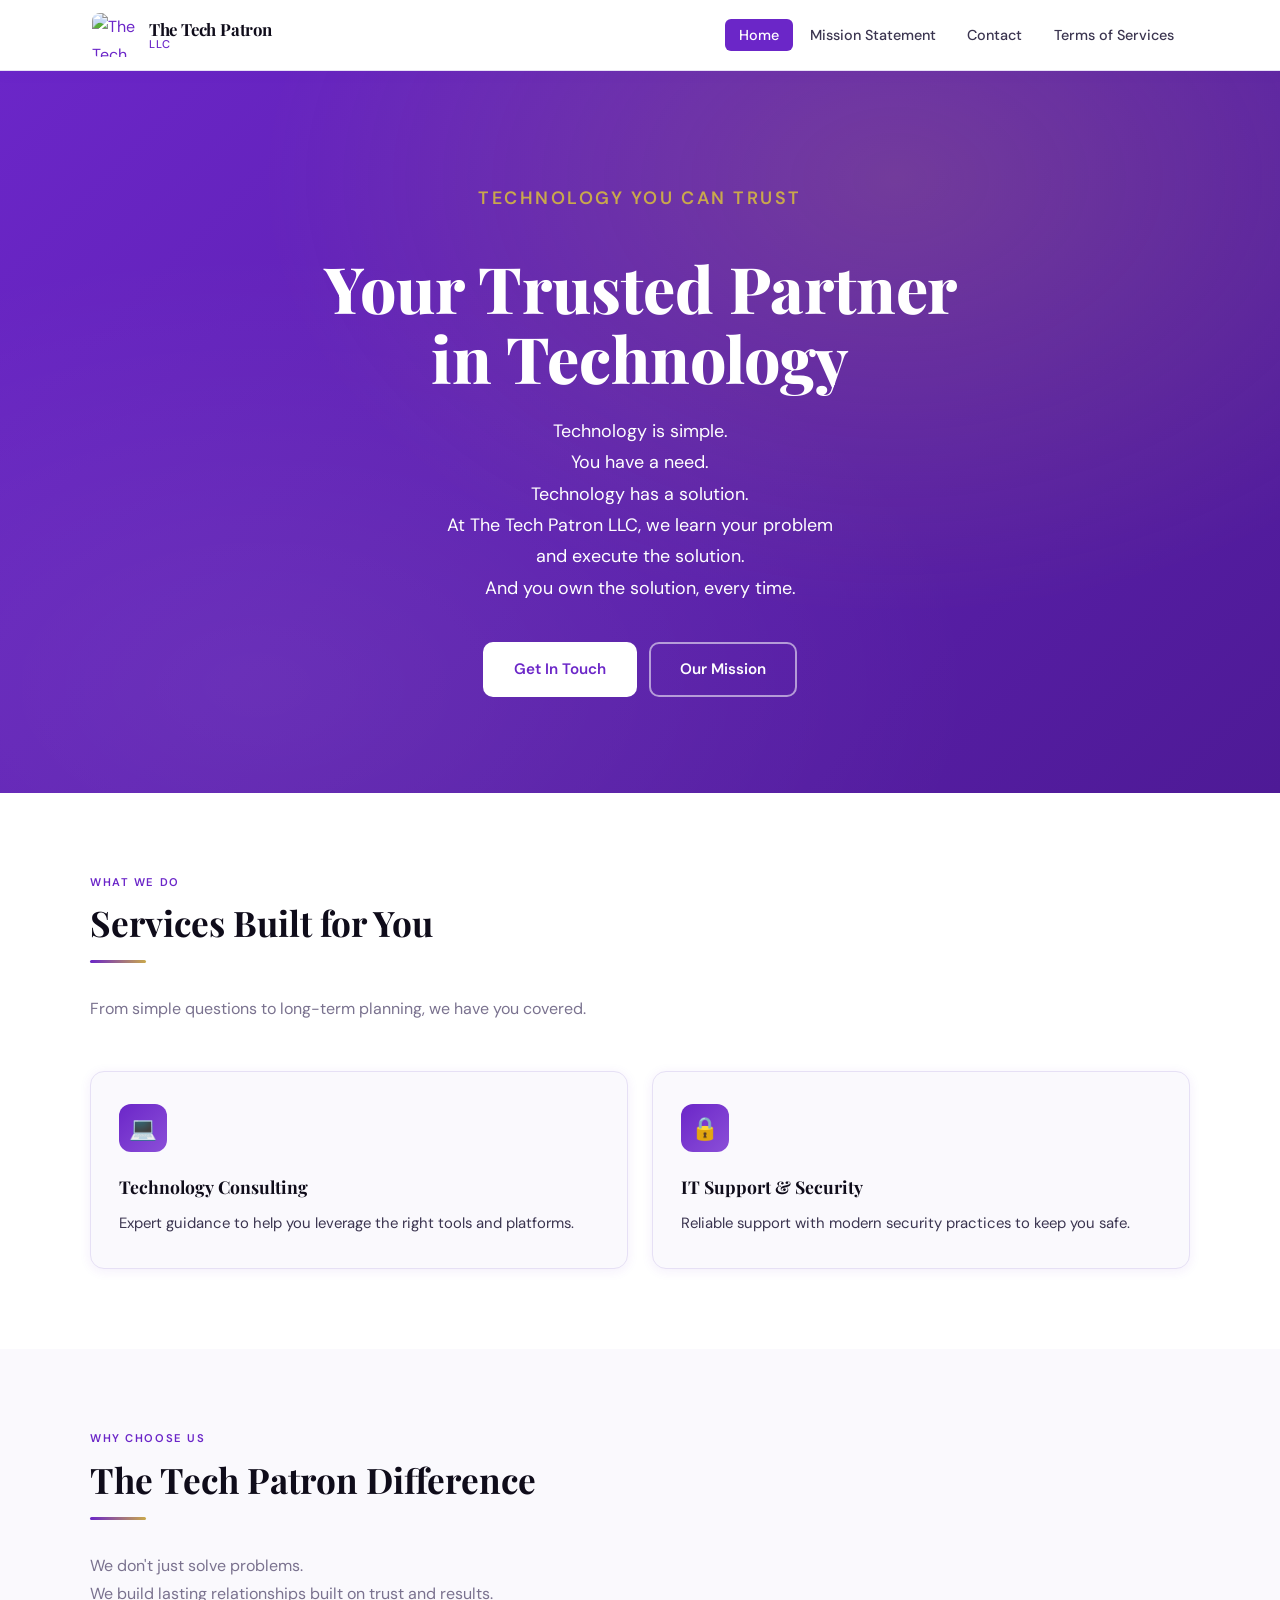
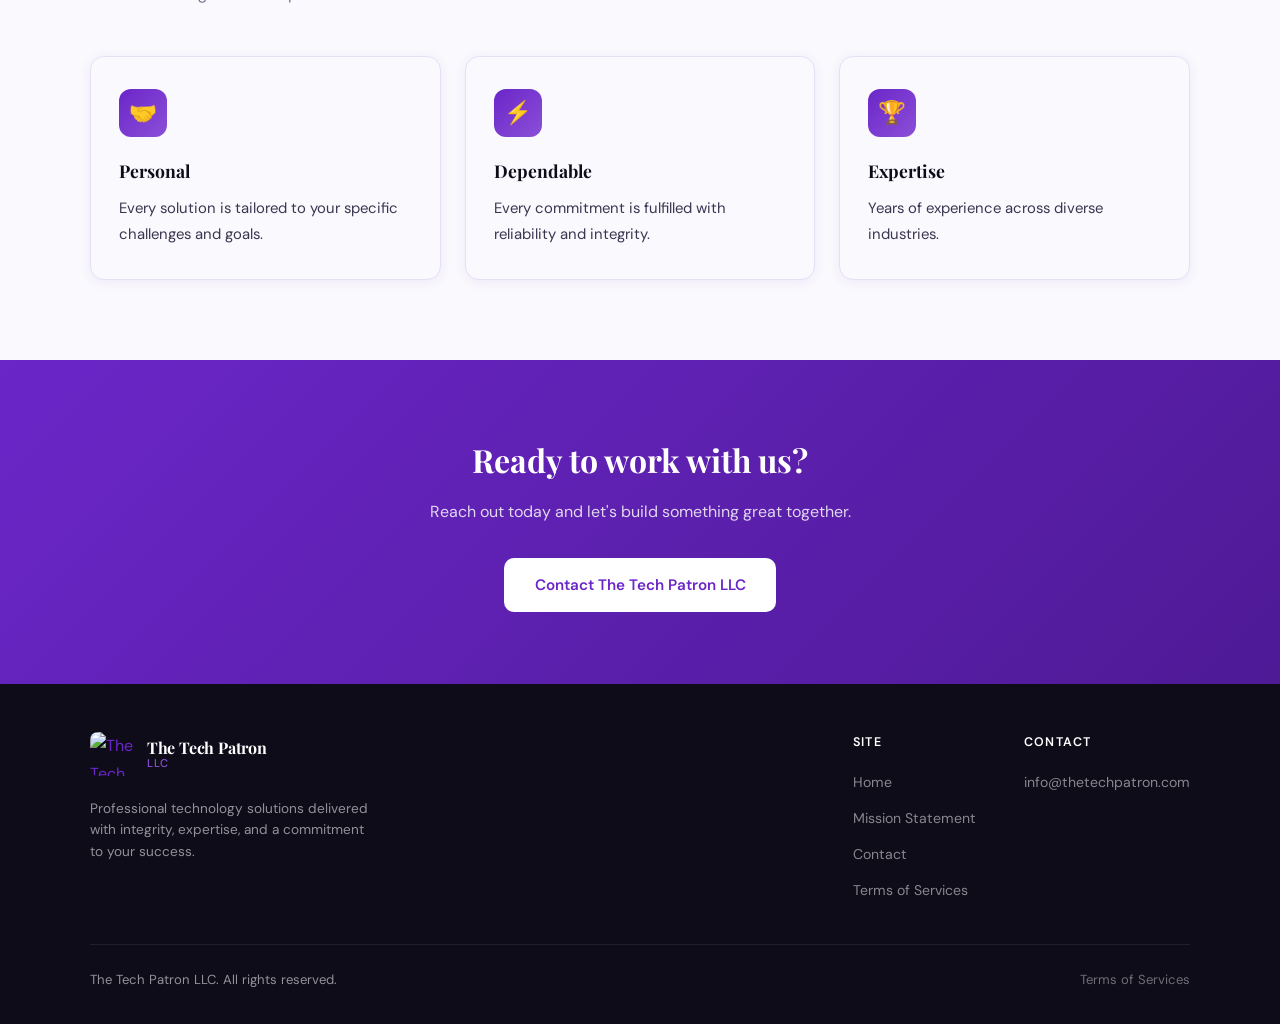
==== index.html @ 30455b33 "Add files via upload" ====
<!DOCTYPE html>
<html lang="en">
<head>
  <meta charset="UTF-8">
  <meta name="viewport" content="width=device-width, initial-scale=1.0">
  <title>The Tech Patron LLC — Home</title>
  <link rel="stylesheet" href="style.css">
</head>
<body>

<!-- ── HEADER ─────────────────────────────────── -->
<header>
  <div class="header-inner">
    <a href="index.html" class="brand">
    <img src="https://thetechpatron.wordpress.com/wp-content/uploads/2026/03/logoonly_transparent.png" alt="The Tech Patron LLC" class="brand-logo-img">
      <div class="brand-text">
        <span class="brand-name">The Tech Patron</span>
        <span class="brand-tagline">LLC</span>
      </div>
    </a>

    <button class="nav-toggle" onclick="document.querySelector('nav').classList.toggle('open')" aria-label="Toggle menu">&#9776;</button>

    <nav>
      <ul>
        <li><a href="index.html" class="active">Home</a></li>
        <li><a href="mission.html">Mission Statement</a></li>
        <li><a href="contact.html">Contact</a></li>
        <li><a href="terms.html">Terms of Services</a></li>
      </ul>
    </nav>
  </div>
</header>

<!-- ── HERO ───────────────────────────────────── -->
<section class="hero">
  <p class="hero-eyebrow fade-up">Technology You Can Trust</p>
  <h1 class="fade-up">Your Trusted Partner<br>in Technology</h1>
  <p class="fade-up">Technology is simple.<br>You have a need.<br>Technology has a solution.<br>At The Tech Patron LLC, we learn your problem<br>and execute the solution.<br>And you own the solution, every time.</p>
  <div class="hero-ctas fade-up">
    <a href="contact.html" class="btn btn-white">Get In Touch</a>
    <a href="mission.html" class="btn btn-outline">Our Mission</a>
  </div>
</section>

<!-- ── SERVICES ───────────────────────────────── -->
<section class="section section-alt">
  <div class="container">
    <p class="section-label">What We Do</p>
    <h2 class="section-title">Services Built for You</h2>
    <div class="divider"></div>
    <p class="section-sub">From simple questions to long-term planning, we have you covered.</p>

    <div class="card-grid">
      <div class="card">
        <div class="card-icon">💻</div>
        <h3>Technology Consulting</h3>
        <p>Expert guidance to help you leverage the right tools and platforms.</p>
      </div>
      <div class="card">
        <div class="card-icon">🔒</div>
        <h3>IT Support &amp; Security</h3>
        <p>Reliable support with modern security practices to keep you safe.</p>
      </div>
      
    </div>
  </div>
</section>

<!-- ── WHY US ──────────────────────────────────── -->
<section class="section">
  <div class="container">
    <p class="section-label">Why Choose Us</p>
    <h2 class="section-title">The Tech Patron Difference</h2>
    <div class="divider"></div>
    <p class="section-sub">We don't just solve problems.<br>We build lasting relationships built on trust and results.</p>

    <div class="card-grid">
      <div class="card">
        <div class="card-icon">🤝</div>
        <h3>Personal</h3>
        <p>Every solution is tailored to your specific challenges and goals.</p>
      </div>
      <div class="card">
        <div class="card-icon">⚡</div>
        <h3>Dependable</h3>
        <p>Every commitment is fulfilled with reliability and integrity.</p>
      </div>
      <div class="card">
        <div class="card-icon">🏆</div>
        <h3>Expertise</h3>
        <p>Years of experience across diverse industries.</p>
      </div>
    </div>
  </div>
</section>

<!-- ── CTA STRIP ──────────────────────────────── -->
<section class="cta-strip">
  <h2>Ready to work with us?</h2>
  <p>Reach out today and let's build something great together.</p>
  <a href="contact.html" class="btn btn-white">Contact The Tech Patron LLC</a>
</section>

<!-- ── FOOTER ─────────────────────────────────── -->
<footer>
  <div class="footer-inner">
    <div class="footer-top">
      <div class="footer-brand">
        <a href="index.html" class="brand" style="margin-bottom:0.6rem;display:inline-flex;">
        <img src="https://thetechpatron.wordpress.com/wp-content/uploads/2026/03/logoonly_transparent.png" alt="The Tech Patron LLC" class="brand-logo-img">
          <div class="brand-text">
            <span class="brand-name">The Tech Patron</span>
            <span class="brand-tagline">LLC</span>
          </div>
        </a>
        <p>Professional technology solutions delivered with integrity, expertise, and a commitment to your success.</p>
      </div>

      <div class="footer-nav">
        <div class="footer-nav-col">
          <h4>Site</h4>
          <ul>
            <li><a href="index.html">Home</a></li>
            <li><a href="mission.html">Mission Statement</a></li>
            <li><a href="contact.html">Contact</a></li>
            <li><a href="terms.html">Terms of Services</a></li>
          </ul>
        </div>
        <div class="footer-nav-col">
          <h4>Contact</h4>
          <ul>
            <li><a href="mailto:info@thetechpatron.com">info@thetechpatron.com</a></li>
          </ul>
        </div>
      </div>
    </div>

    <div class="footer-bottom">
      <span>The Tech Patron LLC. All rights reserved.</span>
      <a href="terms.html" style="color:rgba(255,255,255,0.4);font-size:0.82rem;">Terms of Services</a>
    </div>
  </div>
</footer>

</body>
</html>
---- style.css ----
@import url('https://fonts.googleapis.com/css2?family=Playfair+Display:wght@600;700;800&family=DM+Sans:wght@300;400;500;600&display=swap');

/* ── VARIABLES ─────────────────────────────────── */
:root {
  --purple:       #6B26C8;
  --purple-dark:  #4e1a96;
  --purple-dim:   #8b4fd8;
  --gold:         #c9a84c;
  --ink:          #0f0c1a;
  --ink-mid:      #3b3550;
  --ink-light:    #7a728f;
  --surface:      #faf9fd;
  --border:       #e6e0f5;
  --white:        #ffffff;

  --font-display: 'Playfair Display', Georgia, serif;
  --font-body:    'DM Sans', Helvetica, sans-serif;

  --radius:       10px;
  --shadow-sm:    0 2px 12px rgba(107,38,200,0.08);
  --shadow-md:    0 6px 28px rgba(107,38,200,0.14);
  --transition:   0.22s ease;
}

/* ── RESET ─────────────────────────────────────── */
*, *::before, *::after { box-sizing: border-box; margin: 0; padding: 0; }
html { font-size: 16px; scroll-behavior: smooth; }
body {
  font-family: var(--font-body);
  background: var(--surface);
  color: var(--ink);
  line-height: 1.75;
  -webkit-font-smoothing: antialiased;
}
img { max-width: 100%; display: block; }
a  { color: var(--purple); text-decoration: none; transition: color var(--transition); }
a:hover { color: var(--purple-dark); }

/* ── HEADER ────────────────────────────────────── */
header {
  position: sticky;
  top: 0;
  z-index: 100;
  background: var(--white);
  border-bottom: 1px solid var(--border);
  box-shadow: var(--shadow-sm);
}

.header-inner {
  max-width: 1160px;
  margin: 0 auto;
  padding: 0 2rem;
  height: 70px;
  display: flex;
  align-items: center;
  justify-content: space-between;
}

/* Brand */
.brand {
  display: flex;
  align-items: center;
  gap: 0.8rem;
  text-decoration: none;
}

.brand-logo {
  width: 44px;
  height: 44px;
  background: var(--purple);
  border-radius: 8px;
  display: flex;
  align-items: center;
  justify-content: center;
  flex-shrink: 0;
  transition: background var(--transition);
}

.brand-logo svg {
  width: 26px;
  height: 26px;
  fill: var(--white);
}

.brand:hover .brand-logo { background: var(--purple-dark); }

.brand-logo-img {
  width: 44px;
  height: 44px;
  object-fit: contain;
  border-radius: 8px;
}

.brand-text {
  display: flex;
  flex-direction: column;
  line-height: 1.1;
}

.brand-name {
  font-family: var(--font-display);
  font-size: 1.05rem;
  font-weight: 700;
  color: var(--ink);
  letter-spacing: -0.2px;
}

.brand-tagline {
  font-size: 0.7rem;
  font-weight: 500;
  color: var(--purple);
  letter-spacing: 0.08em;
  text-transform: uppercase;
}

/* Nav */
nav ul {
  list-style: none;
  display: flex;
  gap: 0.15rem;
}

nav ul li a {
  font-size: 0.9rem;
  font-weight: 500;
  color: var(--ink-mid);
  padding: 0.42rem 0.9rem;
  border-radius: 6px;
  transition: background var(--transition), color var(--transition);
}

nav ul li a:hover,
nav ul li a.active {
  background: var(--purple);
  color: var(--white);
  text-decoration: none;
}

/* Hamburger */
.nav-toggle {
  display: none;
  background: none;
  border: 1.5px solid var(--purple);
  border-radius: 6px;
  padding: 0.32rem 0.6rem;
  font-size: 1.2rem;
  color: var(--purple);
  cursor: pointer;
  line-height: 1;
}

/* ── PAGE HERO ─────────────────────────────────── */
.page-hero {
  background: linear-gradient(135deg, var(--purple) 0%, var(--purple-dark) 100%);
  color: var(--white);
  padding: 4rem 2rem;
  text-align: center;
  position: relative;
  overflow: hidden;
}

.page-hero::before {
  content: '';
  position: absolute;
  inset: 0;
  background:
    radial-gradient(ellipse at 80% 20%, rgba(201,168,76,0.15) 0%, transparent 55%),
    radial-gradient(ellipse at 20% 80%, rgba(255,255,255,0.06) 0%, transparent 50%);
  pointer-events: none;
}

.page-hero h1 {
  font-family: var(--font-display);
  font-size: clamp(1.8rem, 4.5vw, 3rem);
  font-weight: 800;
  line-height: 1.15;
  position: relative;
}

.page-hero p {
  margin-top: 0.7rem;
  font-size: 1rem;
  opacity: 0.82;
  position: relative;
}

/* ── HERO (home) ───────────────────────────────── */
.hero {
  background: linear-gradient(135deg, var(--purple) 0%, var(--purple-dark) 100%);
  color: var(--white);
  padding: 7rem 2rem 6rem;
  text-align: center;
  position: relative;
  overflow: hidden;
}

.hero::before {
  content: '';
  position: absolute;
  inset: 0;
  background:
    radial-gradient(ellipse at 70% 15%, rgba(201,168,76,0.2) 0%, transparent 50%),
    radial-gradient(ellipse at 20% 85%, rgba(255,255,255,0.07) 0%, transparent 50%);
  pointer-events: none;
}

.hero-eyebrow {
  display: inline-block;
  font-size: 0.72rem;
  font-weight: 600;
  letter-spacing: 0.14em;
  text-transform: uppercase;
  color: var(--gold);
  margin-bottom: 1.1rem;
  position: relative;
}

.hero h1 {
  font-family: var(--font-display);
  font-size: clamp(2.4rem, 6vw, 4rem);
  font-weight: 800;
  line-height: 1.1;
  max-width: 720px;
  margin: 0 auto 1.4rem;
  position: relative;
}

.hero p {
  font-size: 1.12rem;
  max-width: 560px;
  margin: 0 auto 2.4rem;
  opacity: 0.88;
  position: relative;
}

.hero-ctas { display: flex; gap: 0.8rem; justify-content: center; flex-wrap: wrap; position: relative; }

/* ── BUTTONS ───────────────────────────────────── */
.btn {
  display: inline-block;
  padding: 0.75rem 1.8rem;
  border-radius: var(--radius);
  font-family: var(--font-body);
  font-weight: 600;
  font-size: 0.95rem;
  cursor: pointer;
  border: 2px solid transparent;
  transition: transform var(--transition), box-shadow var(--transition), background var(--transition), color var(--transition);
  text-decoration: none;
}

.btn:hover { transform: translateY(-2px); text-decoration: none; }

.btn-white {
  background: var(--white);
  color: var(--purple);
}
.btn-white:hover { box-shadow: 0 6px 24px rgba(0,0,0,0.18); color: var(--purple-dark); }

.btn-outline {
  background: transparent;
  color: var(--white);
  border-color: rgba(255,255,255,0.55);
}
.btn-outline:hover { background: rgba(255,255,255,0.1); border-color: white; }

.btn-primary {
  background: var(--purple);
  color: var(--white);
  border-color: var(--purple);
}
.btn-primary:hover { background: var(--purple-dark); border-color: var(--purple-dark); box-shadow: var(--shadow-md); }

/* ── LAYOUT HELPERS ────────────────────────────── */
.section { padding: 5rem 2rem; }
.section-alt { background: var(--white); }

.container {
  max-width: 1100px;
  margin: 0 auto;
}

.section-label {
  font-size: 0.7rem;
  font-weight: 600;
  letter-spacing: 0.14em;
  text-transform: uppercase;
  color: var(--purple);
  margin-bottom: 0.6rem;
}

.section-title {
  font-family: var(--font-display);
  font-size: clamp(1.6rem, 3vw, 2.2rem);
  font-weight: 700;
  color: var(--ink);
  margin-bottom: 0.6rem;
  line-height: 1.2;
}

.section-sub {
  color: var(--ink-light);
  max-width: 540px;
  margin-bottom: 3rem;
}

/* ── CARD GRID ─────────────────────────────────── */
.card-grid {
  display: grid;
  grid-template-columns: repeat(auto-fit, minmax(270px, 1fr));
  gap: 1.5rem;
}

.card {
  background: var(--surface);
  border: 1px solid var(--border);
  border-radius: 14px;
  padding: 2rem 1.75rem;
  box-shadow: var(--shadow-sm);
  transition: transform var(--transition), box-shadow var(--transition);
}

.card:hover {
  transform: translateY(-4px);
  box-shadow: var(--shadow-md);
}

.card-icon {
  width: 48px;
  height: 48px;
  border-radius: 12px;
  background: linear-gradient(135deg, var(--purple), var(--purple-dim));
  display: flex;
  align-items: center;
  justify-content: center;
  font-size: 1.4rem;
  margin-bottom: 1.2rem;
}

.card h3 {
  font-family: var(--font-display);
  font-size: 1.1rem;
  font-weight: 700;
  color: var(--ink);
  margin-bottom: 0.5rem;
}

.card p { font-size: 0.93rem; color: var(--ink-mid); }

/* ── DIVIDER ───────────────────────────────────── */
.divider {
  width: 56px;
  height: 3px;
  background: linear-gradient(90deg, var(--purple), var(--gold));
  border-radius: 2px;
  margin: 1rem 0 2rem;
}

/* ── CTA STRIP ─────────────────────────────────── */
.cta-strip {
  background: linear-gradient(135deg, var(--purple), var(--purple-dark));
  color: var(--white);
  padding: 4.5rem 2rem;
  text-align: center;
}

.cta-strip h2 {
  font-family: var(--font-display);
  font-size: clamp(1.5rem, 3vw, 2rem);
  margin-bottom: 0.6rem;
}

.cta-strip p { opacity: 0.82; margin-bottom: 2rem; }

/* ── CONTENT WRAP (inner pages) ────────────────── */
.content-wrap {
  max-width: 780px;
  margin: 0 auto;
  padding: 4rem 2rem;
}

.content-wrap h2 {
  font-family: var(--font-display);
  font-size: 1.3rem;
  color: var(--purple);
  margin: 2.2rem 0 0.5rem;
  font-weight: 700;
}

.content-wrap p { color: var(--ink-mid); margin-bottom: 1rem; }

.content-wrap ul {
  list-style: none;
  padding: 0;
  margin-bottom: 1rem;
}

.content-wrap ul li {
  color: var(--ink-mid);
  padding: 0.3rem 0 0.3rem 1.4rem;
  position: relative;
}

.content-wrap ul li::before {
  content: '▸';
  position: absolute;
  left: 0;
  color: var(--purple);
  font-size: 0.8rem;
  top: 0.45rem;
}

.content-wrap .last-updated {
  font-size: 0.85rem;
  color: var(--ink-light);
  margin-bottom: 1.5rem;
}

/* ── CONTACT ───────────────────────────────────── */
.contact-layout {
  display: grid;
  grid-template-columns: 1fr 1.4fr;
  gap: 4rem;
  align-items: start;
}

.contact-sidebar h2 {
  font-family: var(--font-display);
  font-size: 1.5rem;
  margin-bottom: 0.5rem;
}

.contact-sidebar p { color: var(--ink-mid); margin-bottom: 1.5rem; }

.info-row {
  display: flex;
  align-items: flex-start;
  gap: 0.8rem;
  margin-bottom: 1rem;
}

.info-icon {
  width: 38px;
  height: 38px;
  border-radius: 8px;
  background: var(--surface);
  border: 1px solid var(--border);
  display: flex;
  align-items: center;
  justify-content: center;
  font-size: 1rem;
  flex-shrink: 0;
}

.info-label { font-size: 0.75rem; color: var(--ink-light); font-weight: 500; text-transform: uppercase; letter-spacing: 0.06em; }
.info-value { font-size: 0.93rem; color: var(--ink); font-weight: 500; }


.form-row { display: grid; grid-template-columns: 1fr 1fr; gap: 1rem; }

.form-group { margin-bottom: 1.15rem; }

.form-group label {
  display: block;
  font-size: 0.82rem;
  font-weight: 600;
  color: var(--ink);
  margin-bottom: 0.35rem;
  letter-spacing: 0.02em;
}

.form-group input,
.form-group textarea {
  width: 100%;
  padding: 0.7rem 0.95rem;
  border: 1.5px solid var(--border);
  border-radius: var(--radius);
  font-family: var(--font-body);
  font-size: 0.93rem;
  color: var(--ink);
  background: var(--surface);
  transition: border-color var(--transition), box-shadow var(--transition);
  outline: none;
}

.form-group input:focus,
.form-group textarea:focus {
  border-color: var(--purple);
  box-shadow: 0 0 0 3px rgba(107,38,200,0.1);
  background: var(--white);
}

.form-group textarea { min-height: 130px; resize: vertical; }

/* ── FOOTER ────────────────────────────────────── */
footer {
  background: var(--ink);
  color: rgba(255,255,255,0.55);
  padding: 3rem 2rem 2rem;
}

.footer-inner {
  max-width: 1100px;
  margin: 0 auto;
}

.footer-top {
  display: flex;
  justify-content: space-between;
  align-items: flex-start;
  flex-wrap: wrap;
  gap: 2rem;
  padding-bottom: 2rem;
  border-bottom: 1px solid rgba(255,255,255,0.08);
  margin-bottom: 1.5rem;
}

.footer-brand .brand-name { color: var(--white); font-size: 1rem; }
.footer-brand .brand-tagline { color: var(--purple-dim); }
.footer-brand p { margin-top: 0.75rem; font-size: 0.85rem; max-width: 280px; line-height: 1.6; }

.footer-nav { display: flex; gap: 3rem; flex-wrap: wrap; }

.footer-nav-col h4 {
  color: var(--white);
  font-size: 0.78rem;
  font-weight: 600;
  letter-spacing: 0.1em;
  text-transform: uppercase;
  margin-bottom: 0.9rem;
}

.footer-nav-col ul { list-style: none; }
.footer-nav-col ul li { margin-bottom: 0.5rem; }
.footer-nav-col ul li a { font-size: 0.88rem; color: rgba(255,255,255,0.5); transition: color var(--transition); }
.footer-nav-col ul li a:hover { color: var(--white); }

.footer-bottom {
  display: flex;
  justify-content: space-between;
  align-items: center;
  flex-wrap: wrap;
  gap: 0.5rem;
  font-size: 0.82rem;
}

/* ── ANIMATIONS ────────────────────────────────── */
@keyframes fadeUp {
  from { opacity: 0; transform: translateY(22px); }
  to   { opacity: 1; transform: translateY(0); }
}

.fade-up { animation: fadeUp 0.6s ease both; }
.fade-up:nth-child(2) { animation-delay: 0.1s; }
.fade-up:nth-child(3) { animation-delay: 0.2s; }
.fade-up:nth-child(4) { animation-delay: 0.3s; }

/* ── MISSION HIGHLIGHTS ────────────────────────── */
.value-list { display: grid; grid-template-columns: repeat(auto-fit, minmax(230px, 1fr)); gap: 1.2rem; margin-top: 1.5rem; }

.value-item {
  background: var(--white);
  border: 1px solid var(--border);
  border-left: 4px solid var(--purple);
  border-radius: 0 var(--radius) var(--radius) 0;
  padding: 1.1rem 1.3rem;
}

.value-item strong { display: block; color: var(--purple); margin-bottom: 0.25rem; font-size: 0.95rem; }
.value-item span { font-size: 0.88rem; color: var(--ink-mid); }

/* ── RESPONSIVE ────────────────────────────────── */
@media (max-width: 820px) {
  .contact-layout { grid-template-columns: 1fr; gap: 2rem; }
  .form-row { grid-template-columns: 1fr; }
  .footer-top { flex-direction: column; }
  .footer-nav { gap: 2rem; }
}

@media (max-width: 640px) {
  .nav-toggle { display: flex; align-items: center; }
  nav { display: none; position: absolute; top: 70px; left: 0; right: 0; background: var(--white); padding: 1rem; border-top: 1px solid var(--border); box-shadow: var(--shadow-md); }
  nav.open { display: block; }
  nav ul { flex-direction: column; }
  nav ul li a { padding: 0.6rem 1rem; display: block; }
  .hero { padding: 5rem 1.5rem 4rem; }
  .hero-ctas { flex-direction: column; align-items: center; }
  .section { padding: 3.5rem 1.5rem; }
}
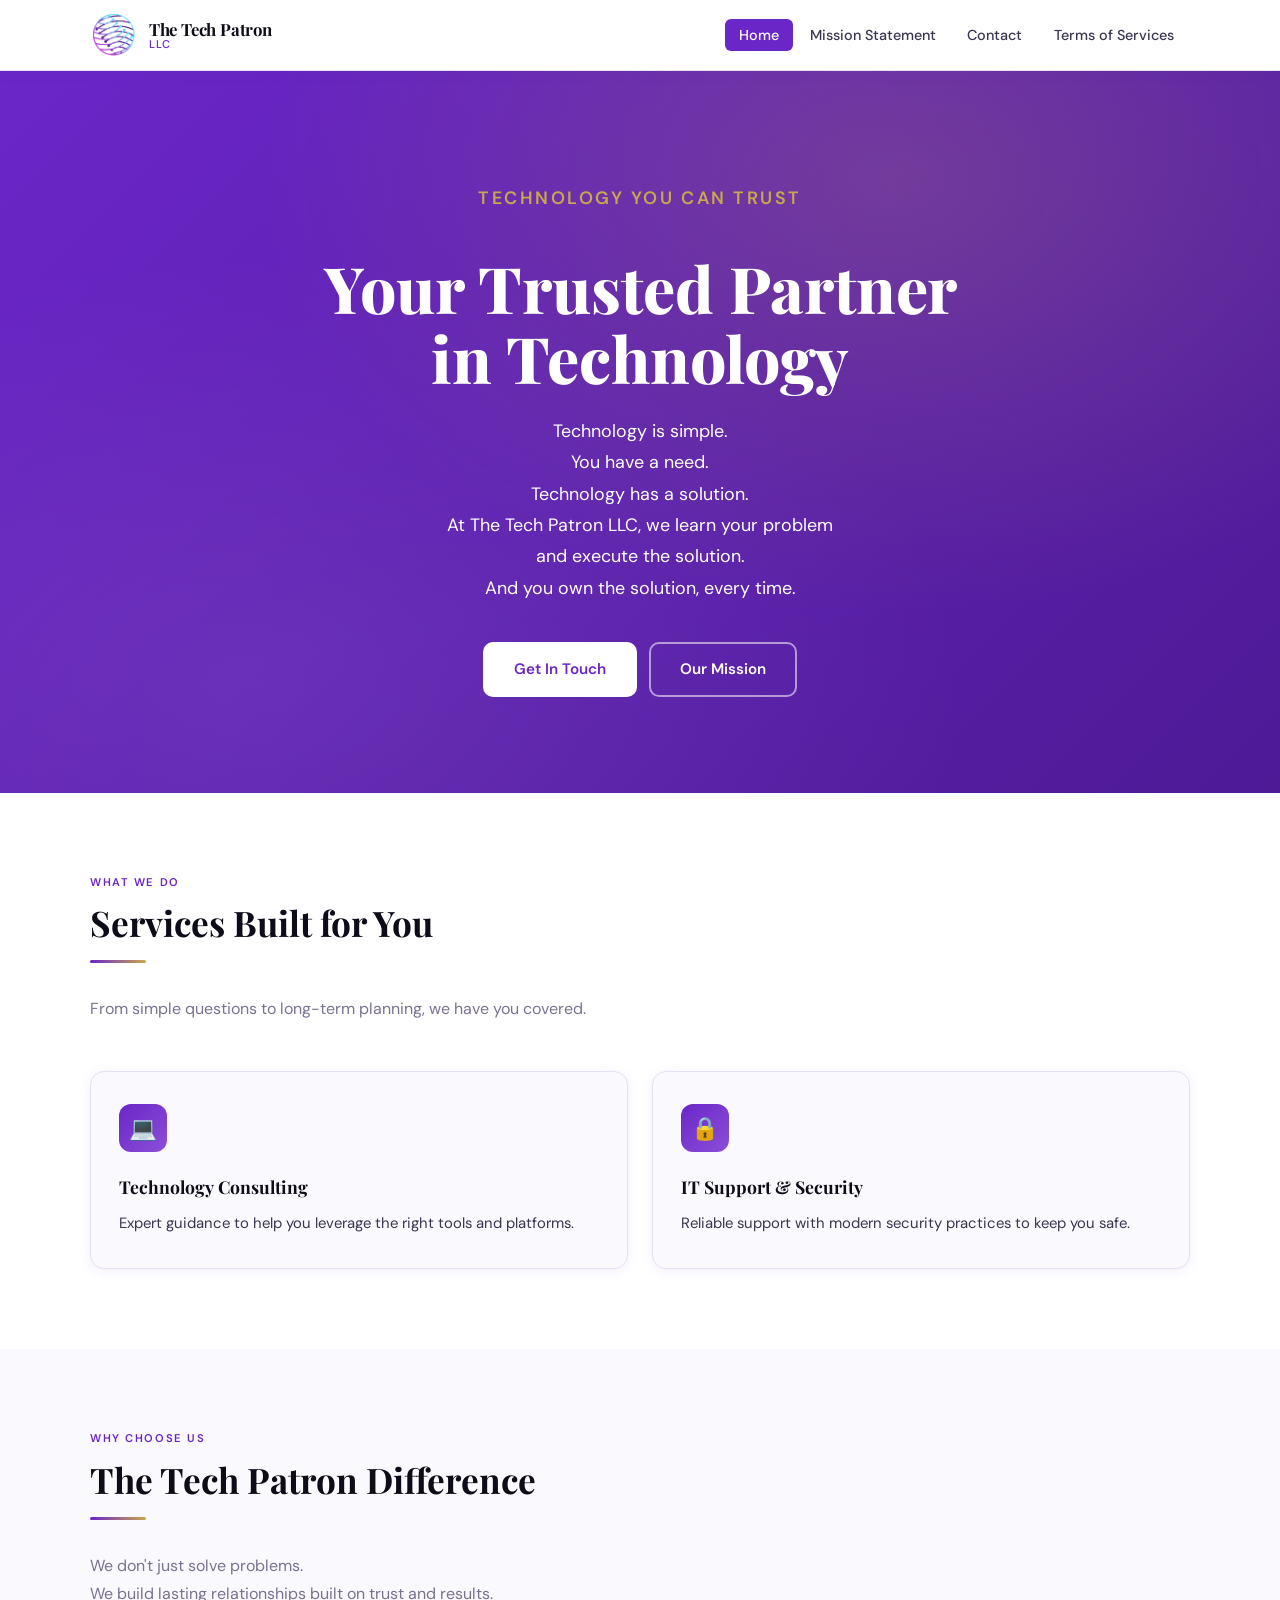
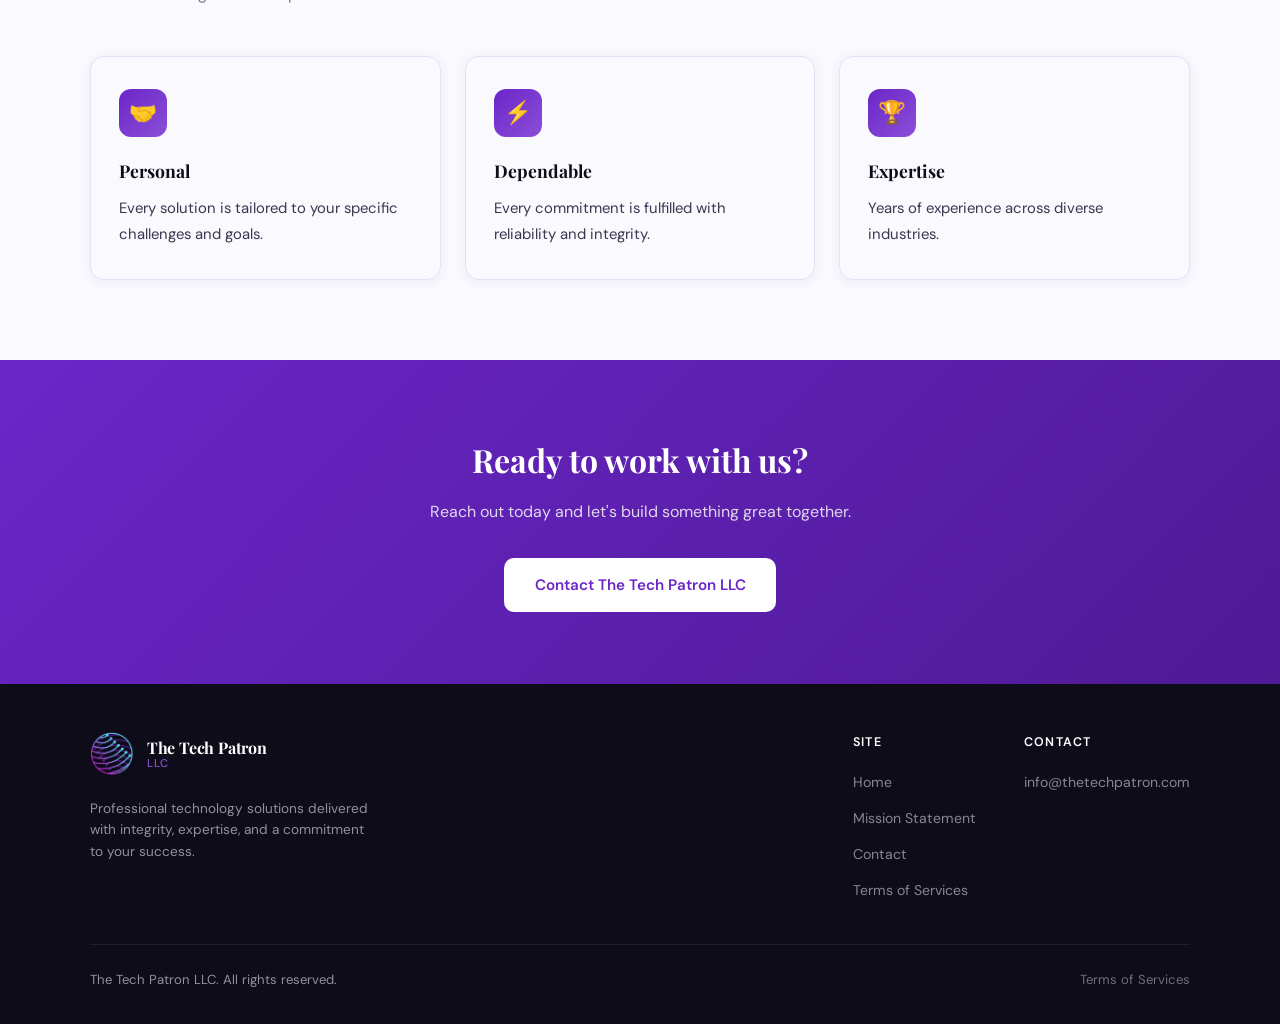
==== commit 42a82927: "Image Updates" ====
--- a/index.html
+++ b/index.html
@@ -4,6 +4,7 @@
   <meta charset="UTF-8">
   <meta name="viewport" content="width=device-width, initial-scale=1.0">
   <title>The Tech Patron LLC — Home</title>
+  <link rel="icon" type="image/png" href="favicon.png">
   <link rel="stylesheet" href="style.css">
 </head>
 <body>
@@ -12,7 +13,7 @@
 <header>
   <div class="header-inner">
     <a href="index.html" class="brand">
-    <img src="https://thetechpatron.wordpress.com/wp-content/uploads/2026/03/logoonly_transparent.png" alt="The Tech Patron LLC" class="brand-logo-img">
+    <img src="logo.png" alt="The Tech Patron LLC" class="brand-logo-img">
       <div class="brand-text">
         <span class="brand-name">The Tech Patron</span>
         <span class="brand-tagline">LLC</span>
@@ -108,7 +109,7 @@
     <div class="footer-top">
       <div class="footer-brand">
         <a href="index.html" class="brand" style="margin-bottom:0.6rem;display:inline-flex;">
-        <img src="https://thetechpatron.wordpress.com/wp-content/uploads/2026/03/logoonly_transparent.png" alt="The Tech Patron LLC" class="brand-logo-img">
+        <img src="logo.png" alt="The Tech Patron LLC" class="brand-logo-img">
           <div class="brand-text">
             <span class="brand-name">The Tech Patron</span>
             <span class="brand-tagline">LLC</span>
--- a/style.css
+++ b/style.css
@@ -587,3 +587,33 @@
   .hero-ctas { flex-direction: column; align-items: center; }
   .section { padding: 3.5rem 1.5rem; }
 }
+
+/* Hide the checkbox itself */
+.nav-check {
+  display: none;
+}
+
+@media (max-width: 640px) {
+  .nav-toggle { display: flex; align-items: center; }
+
+  nav {
+    display: none;
+    position: absolute;
+    top: 70px;
+    left: 0;
+    right: 0;
+    background: var(--white);
+    padding: 1rem;
+    border-top: 1px solid var(--border);
+    box-shadow: var(--shadow-md);
+  }
+
+  /* THIS is the magic line — when checkbox is checked, show the nav */
+  .nav-check:checked ~ nav { display: block; }
+
+  nav ul { flex-direction: column; }
+  nav ul li a { padding: 0.6rem 1rem; display: block; }
+  .hero { padding: 5rem 1.5rem 4rem; }
+  .hero-ctas { flex-direction: column; align-items: center; }
+  .section { padding: 3.5rem 1.5rem; }
+}
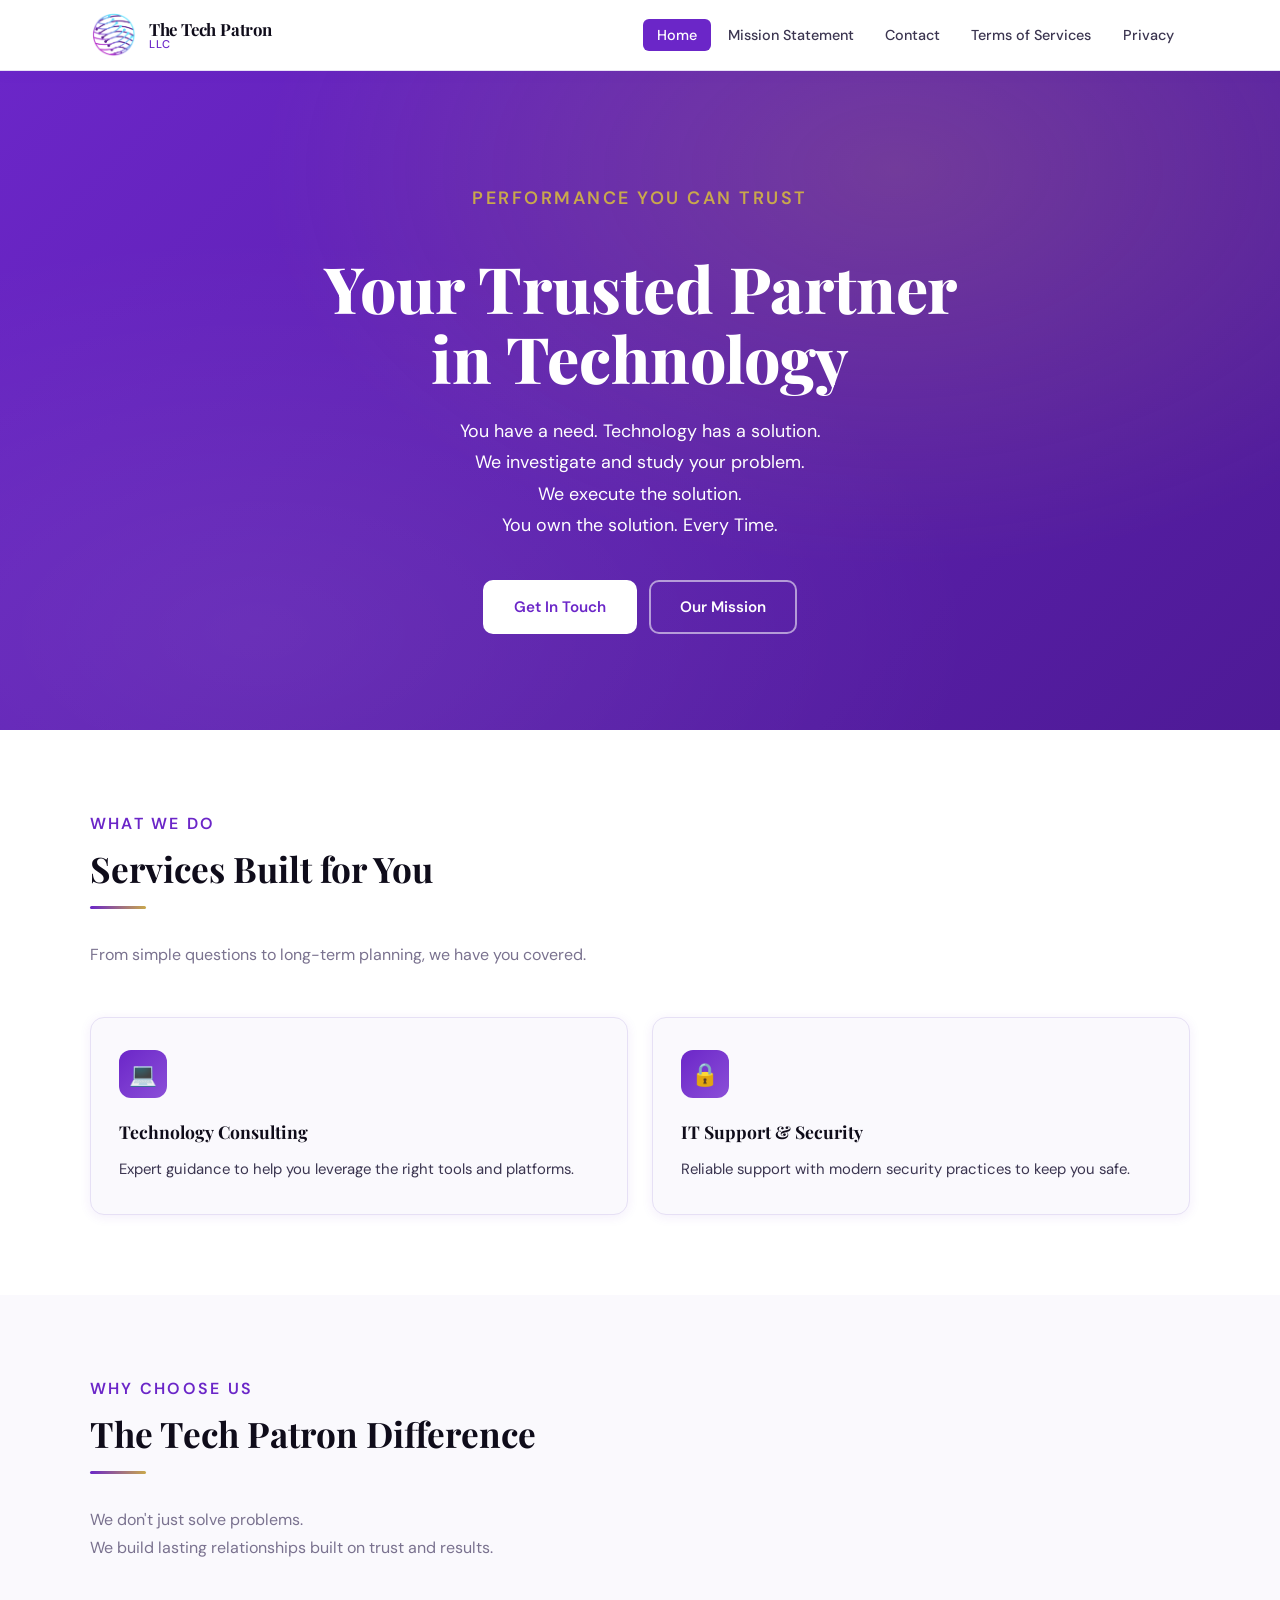
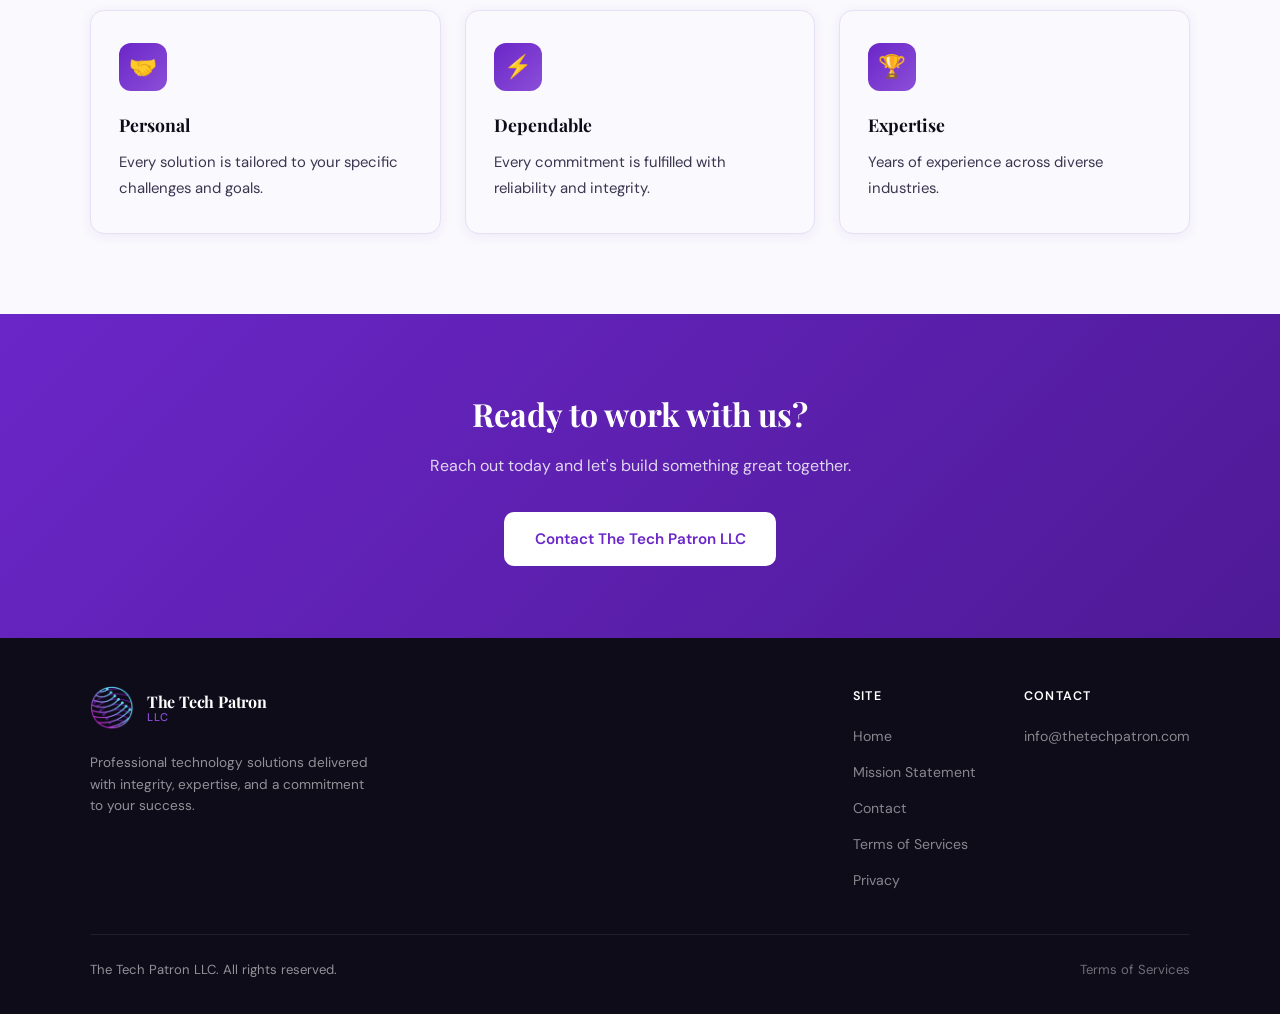
==== commit 0967fe8c: "Updates and virtual card" ====
--- a/index.html
+++ b/index.html
@@ -28,6 +28,7 @@
         <li><a href="mission.html">Mission Statement</a></li>
         <li><a href="contact.html">Contact</a></li>
         <li><a href="terms.html">Terms of Services</a></li>
+        <li><a href="privacy.html">Privacy</a></li>
       </ul>
     </nav>
   </div>
@@ -35,9 +36,9 @@
 
 <!-- ── HERO ───────────────────────────────────── -->
 <section class="hero">
-  <p class="hero-eyebrow fade-up">Technology You Can Trust</p>
+  <p class="hero-eyebrow fade-up">Performance You Can Trust</p>
   <h1 class="fade-up">Your Trusted Partner<br>in Technology</h1>
-  <p class="fade-up">Technology is simple.<br>You have a need.<br>Technology has a solution.<br>At The Tech Patron LLC, we learn your problem<br>and execute the solution.<br>And you own the solution, every time.</p>
+  <p class="fade-up">You have a need. Technology has a solution.<br>We investigate and study your problem.<br>We execute the solution.<br>You own the solution. Every Time.</p>
   <div class="hero-ctas fade-up">
     <a href="contact.html" class="btn btn-white">Get In Touch</a>
     <a href="mission.html" class="btn btn-outline">Our Mission</a>
@@ -122,10 +123,11 @@
         <div class="footer-nav-col">
           <h4>Site</h4>
           <ul>
-            <li><a href="index.html">Home</a></li>
+            <li><a href="index.html" class="active">Home</a></li>
             <li><a href="mission.html">Mission Statement</a></li>
             <li><a href="contact.html">Contact</a></li>
             <li><a href="terms.html">Terms of Services</a></li>
+            <li><a href="privacy.html">Privacy</a></li>
           </ul>
         </div>
         <div class="footer-nav-col">
--- a/style.css
+++ b/style.css
@@ -204,6 +204,7 @@
   pointer-events: none;
 }
 
+/*Increase size of font*/
 .hero-eyebrow {
   display: inline-block;
   font-size: 0.72rem;
@@ -281,7 +282,7 @@
 }
 
 .section-label {
-  font-size: 0.7rem;
+  font-size: 1.0rem;
   font-weight: 600;
   letter-spacing: 0.14em;
   text-transform: uppercase;
@@ -616,4 +617,324 @@
   .hero { padding: 5rem 1.5rem 4rem; }
   .hero-ctas { flex-direction: column; align-items: center; }
   .section { padding: 3.5rem 1.5rem; }
-}+}
+
+/* =====================================================
+   VIRTUAL BUSINESS CARD — add to bottom of style.css
+   ===================================================== */
+
+/* ── BODY OVERRIDE (dark centered layout) ── */
+.vc-body {
+  background: var(--ink);
+  color: var(--white);
+  min-height: 100vh;
+  display: flex;
+  flex-direction: column;
+  align-items: center;
+  justify-content: center;
+  padding: 2rem 1.5rem;
+  position: relative;
+  overflow-x: hidden;
+}
+
+.vc-body::before {
+  content: '';
+  position: fixed;
+  inset: 0;
+  background:
+    radial-gradient(ellipse at 75% 10%, rgba(107,38,200,0.28) 0%, transparent 55%),
+    radial-gradient(ellipse at 15% 85%, rgba(78,26,150,0.2) 0%, transparent 50%),
+    radial-gradient(ellipse at 50% 50%, rgba(201,168,76,0.04) 0%, transparent 70%);
+  pointer-events: none;
+  z-index: 0;
+}
+
+/* ── WRAPPER ── */
+.vc-wrapper {
+  position: relative;
+  z-index: 1;
+  width: 100%;
+  max-width: 480px;
+}
+
+/* ── EYEBROW ── */
+.vc-eyebrow {
+  display: flex;
+  align-items: center;
+  justify-content: center;
+  gap: 0.6rem;
+  margin-bottom: 1.4rem;
+}
+
+.vc-eyebrow-line {
+  flex: 1;
+  height: 1px;
+  background: linear-gradient(90deg, transparent, rgba(201,168,76,0.4));
+}
+
+.vc-eyebrow-line.right {
+  background: linear-gradient(90deg, rgba(201,168,76,0.4), transparent);
+}
+
+.vc-eyebrow-text {
+  font-size: 0.68rem;
+  font-weight: 600;
+  letter-spacing: 0.18em;
+  text-transform: uppercase;
+  color: var(--gold);
+}
+
+/* ── CARD ── */
+.vc-card {
+  background: linear-gradient(160deg, #1a1530 0%, rgba(18,16,32,0) 100%),
+              rgba(255,255,255,0.03);
+  border: 1px solid rgba(255,255,255,0.09);
+  border-radius: 20px;
+  box-shadow: 0 16px 56px rgba(0,0,0,0.45), 0 0 0 1px rgba(107,38,200,0.12);
+  overflow: hidden;
+}
+
+/* ── CARD TOP BAND ── */
+.vc-card-top {
+  background: linear-gradient(135deg, var(--purple) 0%, var(--purple-dark) 100%);
+  padding: 2.2rem 2rem 3.5rem;
+  position: relative;
+  overflow: hidden;
+  text-align: center;
+}
+
+.vc-card-top::before {
+  content: '';
+  position: absolute;
+  inset: 0;
+  background:
+    radial-gradient(ellipse at 80% 20%, rgba(201,168,76,0.18) 0%, transparent 55%),
+    radial-gradient(ellipse at 15% 80%, rgba(255,255,255,0.07) 0%, transparent 50%);
+  pointer-events: none;
+}
+
+/* ── LOGO BADGE ── */
+.vc-logo-badge {
+  width: 72px;
+  height: 72px;
+  background: rgba(255,255,255,0.12);
+  border: 2px solid rgba(255,255,255,0.2);
+  border-radius: 18px;
+  display: flex;
+  align-items: center;
+  justify-content: center;
+  margin: 0 auto 1.1rem;
+  position: relative;
+  font-size: 1.8rem;
+}
+
+.vc-logo-badge::after {
+  content: '';
+  position: absolute;
+  inset: -4px;
+  border-radius: 22px;
+  border: 1px solid rgba(201,168,76,0.3);
+}
+
+/* ── NAME & TITLE ── */
+.vc-card-name {
+  font-family: var(--font-display);
+  font-size: 1.75rem;
+  font-weight: 800;
+  color: var(--white);
+  line-height: 1.1;
+  position: relative;
+}
+
+.vc-card-title {
+  font-size: 0.82rem;
+  font-weight: 500;
+  color: rgba(255,255,255,0.7);
+  letter-spacing: 0.04em;
+  margin-top: 0.35rem;
+  position: relative;
+}
+
+.vc-gold-pill {
+  display: inline-block;
+  background: rgba(201,168,76,0.18);
+  border: 1px solid rgba(201,168,76,0.4);
+  color: var(--gold);
+  font-size: 0.68rem;
+  font-weight: 600;
+  letter-spacing: 0.12em;
+  text-transform: uppercase;
+  padding: 0.2rem 0.75rem;
+  border-radius: 50px;
+  margin-top: 0.7rem;
+  position: relative;
+}
+
+/* ── CARD BODY ── */
+.vc-card-body {
+  padding: 0 2rem 2rem;
+  margin-top: -1.4rem;
+}
+
+/* ── CONTACT ROWS ── */
+.vc-info-rows {
+  display: flex;
+  flex-direction: column;
+  gap: 0.85rem;
+  margin-bottom: 1.8rem;
+}
+
+.vc-info-row {
+  display: flex;
+  align-items: center;
+  gap: 1rem;
+  background: rgba(255,255,255,0.04);
+  border: 1px solid rgba(255,255,255,0.07);
+  border-radius: 12px;
+  padding: 0.85rem 1.1rem;
+  transition: background var(--transition), border-color var(--transition), transform var(--transition);
+  text-decoration: none;
+  color: inherit;
+  cursor: pointer;
+}
+
+.vc-info-row:hover {
+  background: rgba(107,38,200,0.15);
+  border-color: rgba(107,38,200,0.35);
+  transform: translateX(4px);
+  text-decoration: none;
+  color: var(--white);
+}
+
+.vc-placeholder {
+  opacity: 0.4;
+  cursor: default;
+  pointer-events: none;
+}
+
+.vc-info-icon {
+  width: 40px;
+  height: 40px;
+  border-radius: 10px;
+  background: linear-gradient(135deg, var(--purple), var(--purple-dim));
+  display: flex;
+  align-items: center;
+  justify-content: center;
+  font-size: 1rem;
+  flex-shrink: 0;
+  color: var(--white);
+  font-weight: 700;
+}
+
+.vc-icon-gold {
+  background: linear-gradient(135deg, #a07830, var(--gold));
+}
+
+.vc-info-text { flex: 1; min-width: 0; }
+
+/* Overrides .info-label for dark background */
+.vc-info-rows .info-label { color: var(--ink-light); }
+
+.vc-info-value {
+  font-size: 0.9rem;
+  font-weight: 500;
+  color: var(--white);
+  white-space: nowrap;
+  overflow: hidden;
+  text-overflow: ellipsis;
+}
+
+.vc-info-arrow {
+  color: rgba(255,255,255,0.25);
+  font-size: 0.75rem;
+  transition: color var(--transition), transform var(--transition);
+}
+
+.vc-info-row:hover .vc-info-arrow {
+  color: var(--purple-dim);
+  transform: translateX(2px);
+}
+
+/* ── ACTION BUTTONS ── */
+.vc-actions {
+  display: grid;
+  grid-template-columns: 1fr 1fr;
+  gap: 0.75rem;
+}
+
+/* Full-width primary button */
+.vc-btn-primary {
+  background: var(--purple);
+  color: var(--white) !important;
+  border: 1.5px solid var(--purple);
+  text-align: center;
+  grid-column: span 2;
+}
+
+.vc-btn-primary:hover {
+  background: var(--purple-dark);
+  box-shadow: 0 6px 20px rgba(107,38,200,0.4);
+  text-decoration: none;
+}
+
+/* Dark outline buttons */
+.vc-btn-dark {
+  background: transparent;
+  color: rgba(255,255,255,0.7);
+  border: 1.5px solid rgba(255,255,255,0.12);
+  font-family: var(--font-body);
+  cursor: pointer;
+}
+
+.vc-btn-dark:hover {
+  background: rgba(255,255,255,0.06);
+  border-color: rgba(255,255,255,0.25);
+  color: var(--white);
+}
+
+/* ── FOOTER NOTE ── */
+.vc-footer-text {
+  text-align: center;
+  margin-top: 1.6rem;
+  font-size: 0.72rem;
+  color: rgba(255,255,255,0.2);
+  letter-spacing: 0.06em;
+}
+
+.vc-footer-text span {
+  color: var(--gold);
+  opacity: 0.6;
+}
+
+/* ── TOAST ── */
+.vc-toast {
+  position: fixed;
+  bottom: 2rem;
+  left: 50%;
+  transform: translateX(-50%) translateY(20px);
+  background: var(--purple);
+  color: var(--white);
+  font-size: 0.82rem;
+  font-weight: 500;
+  padding: 0.6rem 1.4rem;
+  border-radius: 50px;
+  box-shadow: 0 4px 20px rgba(107,38,200,0.4);
+  opacity: 0;
+  pointer-events: none;
+  transition: opacity 0.3s ease, transform 0.3s ease;
+  z-index: 999;
+}
+
+.vc-toast.show {
+  opacity: 1;
+  transform: translateX(-50%) translateY(0);
+}
+
+/* ── RESPONSIVE ── */
+@media (max-width: 400px) {
+  .vc-card-top  { padding: 1.8rem 1.5rem 3rem; }
+  .vc-card-body { padding: 0 1.5rem 1.75rem; }
+  .vc-card-name { font-size: 1.5rem; }
+  .vc-actions   { grid-template-columns: 1fr; }
+  .vc-btn-primary { grid-column: span 1; }
+}
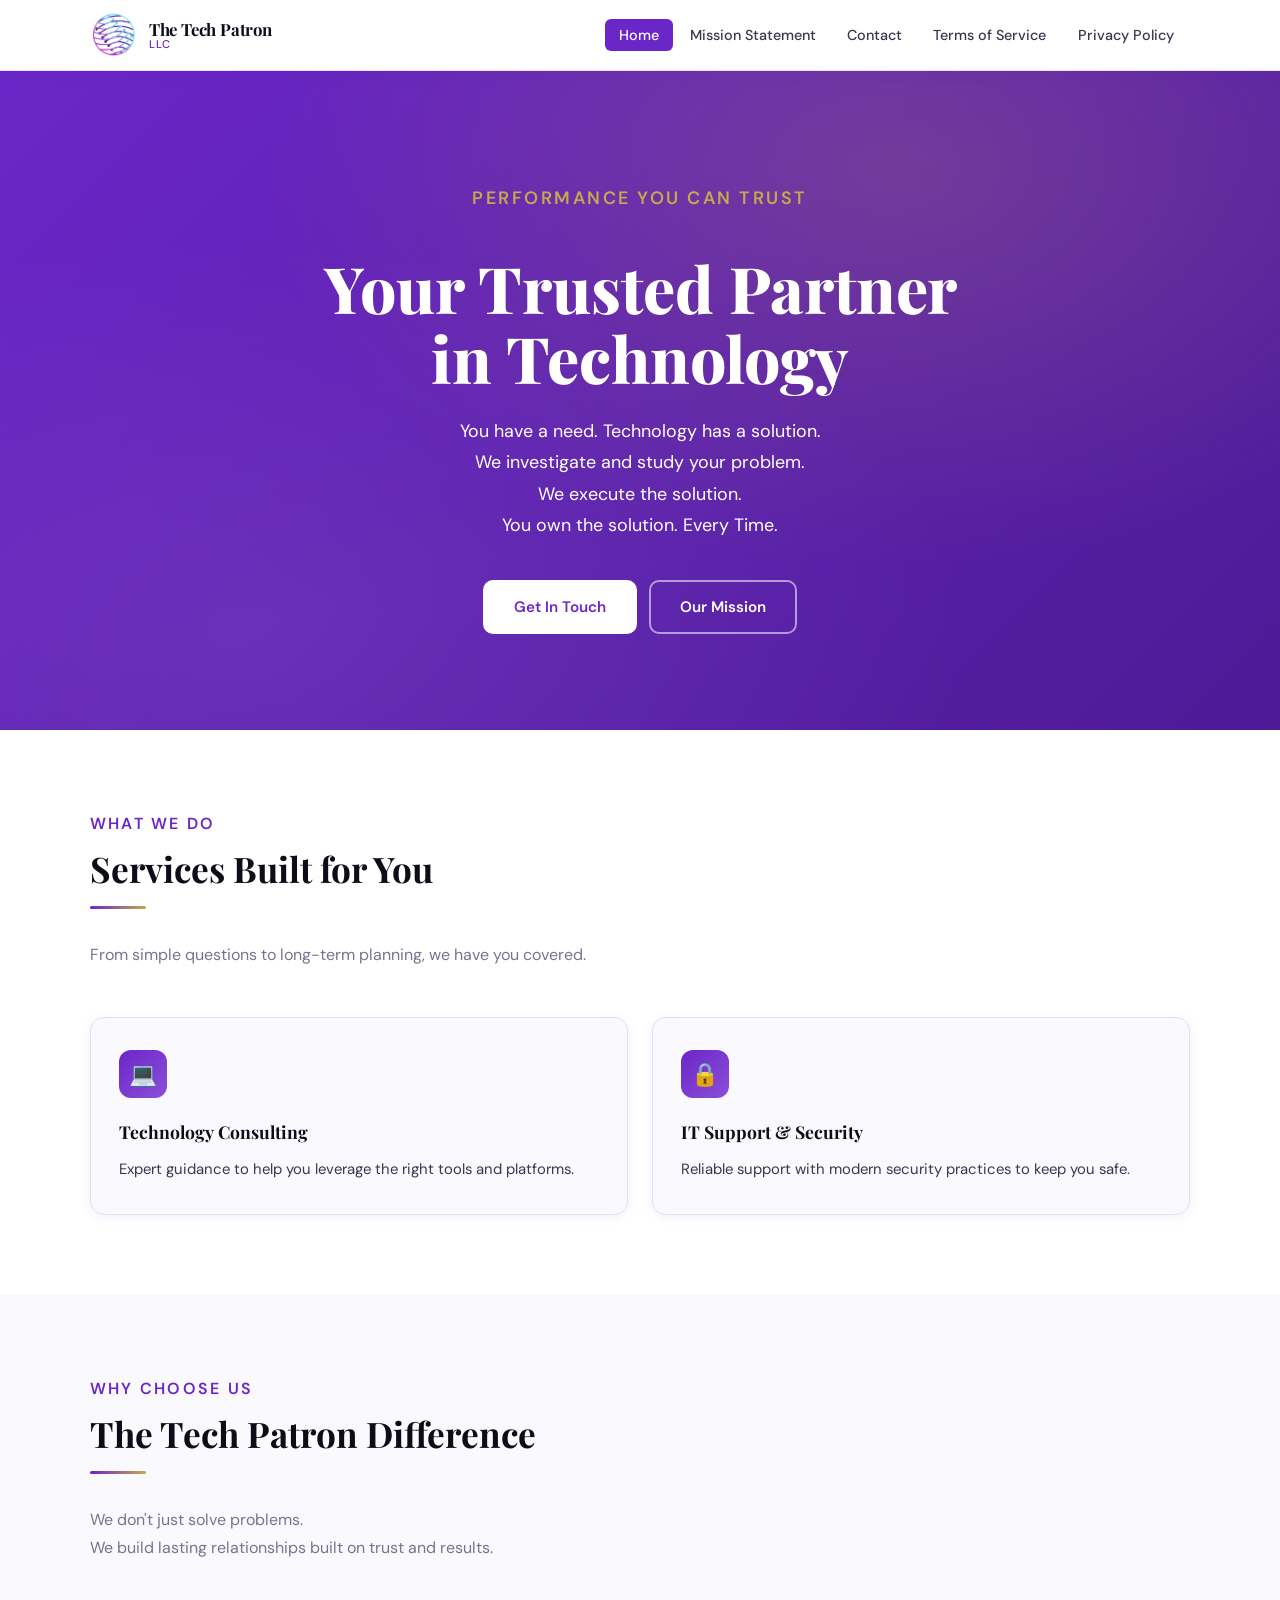
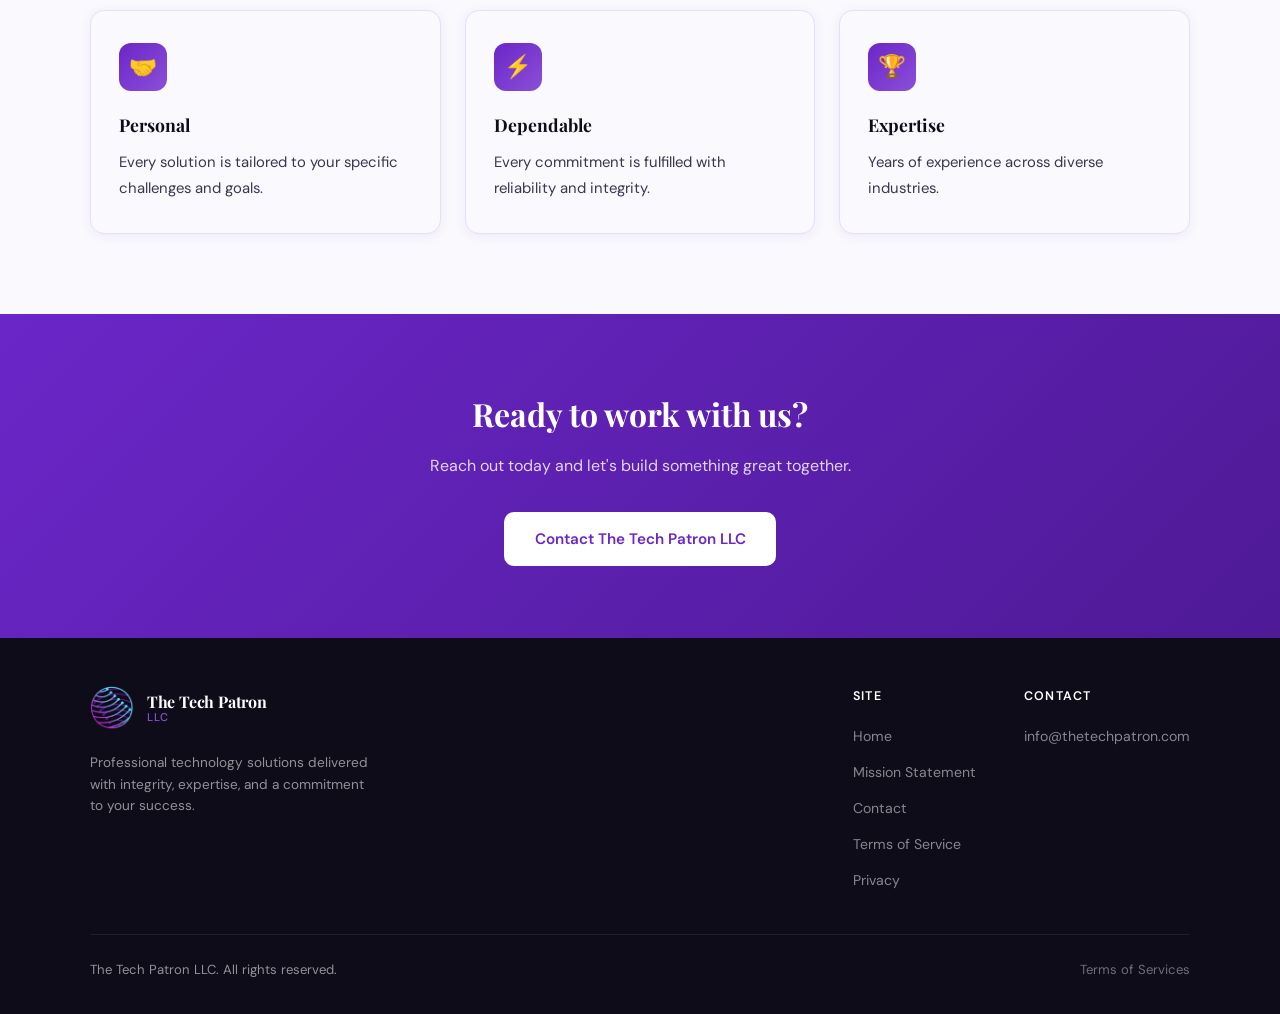
==== commit b8440a89: "Terms and Service and Privacy Policy Delivered" ====
--- a/index.html
+++ b/index.html
@@ -27,8 +27,8 @@
         <li><a href="index.html" class="active">Home</a></li>
         <li><a href="mission.html">Mission Statement</a></li>
         <li><a href="contact.html">Contact</a></li>
-        <li><a href="terms.html">Terms of Services</a></li>
-        <li><a href="privacy.html">Privacy</a></li>
+        <li><a href="terms.html">Terms of Service</a></li>
+        <li><a href="privacy.html">Privacy Policy</a></li>
       </ul>
     </nav>
   </div>
@@ -126,7 +126,7 @@
             <li><a href="index.html" class="active">Home</a></li>
             <li><a href="mission.html">Mission Statement</a></li>
             <li><a href="contact.html">Contact</a></li>
-            <li><a href="terms.html">Terms of Services</a></li>
+            <li><a href="terms.html">Terms of Service</a></li>
             <li><a href="privacy.html">Privacy</a></li>
           </ul>
         </div>
--- a/style.css
+++ b/style.css
@@ -234,6 +234,16 @@
   position: relative;
 }
 
+@media (max-width: 480px) {
+  .hero p {
+  font-size: 0.95rem;
+  }
+
+  .hero h1 {
+    font-size: 1.8rem;
+  }
+}
+
 .hero-ctas { display: flex; gap: 0.8rem; justify-content: center; flex-wrap: wrap; position: relative; }
 
 /* ── BUTTONS ───────────────────────────────────── */
@@ -578,7 +588,7 @@
   .footer-nav { gap: 2rem; }
 }
 
-@media (max-width: 640px) {
+@media (max-width: 1000px) {
   .nav-toggle { display: flex; align-items: center; }
   nav { display: none; position: absolute; top: 70px; left: 0; right: 0; background: var(--white); padding: 1rem; border-top: 1px solid var(--border); box-shadow: var(--shadow-md); }
   nav.open { display: block; }
@@ -594,7 +604,7 @@
   display: none;
 }
 
-@media (max-width: 640px) {
+@media (max-width: 1000px) {
   .nav-toggle { display: flex; align-items: center; }
 
   nav {
@@ -938,3 +948,26 @@
   .vc-actions   { grid-template-columns: 1fr; }
   .vc-btn-primary { grid-column: span 1; }
 }
+
+.single-indent {
+  padding-left: 40px;
+  text-align: start;
+}
+
+.double-indent {
+  padding-left: 80px;
+  text-align: start;
+}
+
+.triple-indent {
+  padding-left: 120px;
+  text-align: start;
+}
+
+.legal-format{
+  margin: 0px 20% 0px 20%;
+}
+
+@media (max-width: 600px) {
+  .legal-format {margin: 0px 0px 0px 0px; }
+}
